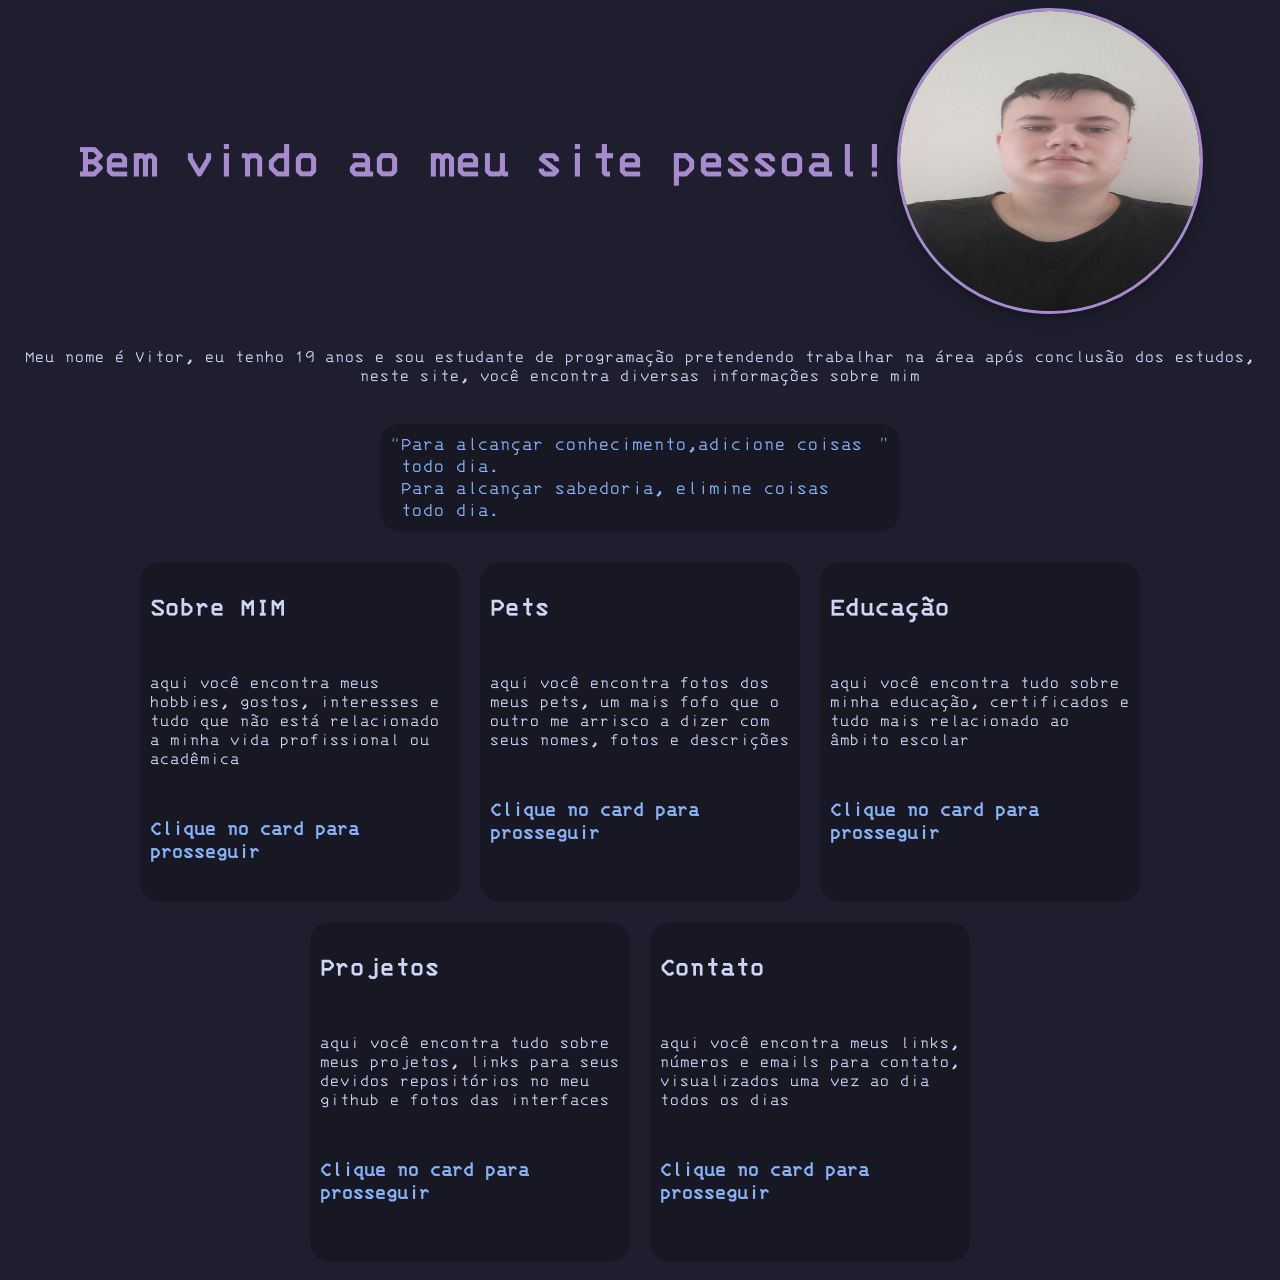
==== index.html @ 3160e194 "feito a primeira página do meu site pessoal" ====
<!doctype html>
<html lang="pt-br">

<head>
	<title>Meu Site Pessoal</title>
	<meta charset="UTF-8">
	<link href="css/style.css" rel="stylesheet">
</head>

<body>
	<header>
		<h1>Bem vindo ao meu site pessoal!</h1>
		<div class="imagem">
			<img src="/assets/Images/IMG_20260403_104349.jpg" alt="uma foto minha">
		</div><!--imagem-->
	</header>
	<div class="content">
		<section id="home">
			<p>Meu nome é Vitor, eu tenho 19 anos e sou estudante de programação pretendendo trabalhar na área
				após conclusão dos estudos, neste site, você encontra diversas informações sobre mim</p>
			<div class="container">
				<a href="modules/sobre.html#taoismo"><q>
						Para alcançar conhecimento,adicione coisas todo dia.<br>
						Para alcançar sabedoria, elimine coisas todo dia.
					</q></a>

			</div><!--container-->
		</section><!--home-->
		<div class="cards">
			<a href="modules/sobre.html">
				<section id="sobre" class="card">
					<h2>Sobre MIM</h2>
					<p>aqui você encontra meus hobbies, gostos, interesses e tudo
						que não está relacionado a minha vida profissional ou acadêmica
					</p>
					<h3>Clique no card para prosseguir</h3>
				</section><!--sobre-->
			</a>
			<a href="modules/pets.html">
				<section id="pets" class="card">
					<h2>Pets</h2>
					<p>aqui você encontra fotos dos meus pets, um mais fofo que o outro me arrisco a dizer
						com seus nomes, fotos e descrições
					</p>
					<h3>Clique no card para prosseguir</h3>
				</section><!--pets-->
			</a>
			<a href="modules/educacao.html">
				<section id="educacao" class="card">
					<h2>Educação</h2>
					<p>aqui você encontra tudo sobre minha educação, certificados e tudo mais relacionado ao
						âmbito escolar
					</p>
					<h3>Clique no card para prosseguir</h3>
				</section><!--educação-->
			</a>
			<a href="modules/projetos.html">
				<section id="projetos" class="card">
					<h2>Projetos</h2>
					<p>aqui você encontra tudo sobre meus projetos, links para seus devidos repositórios no
						meu github
						e fotos das interfaces
					</p>
					<h3>Clique no card para prosseguir</h3>
				</section><!--projetos-->
			</a>
			<a href="modules/contato.html">
				<section id="contato" class="card">
					<h2>Contato</h2>
					<p>aqui você encontra meus links, números e emails para contato, visualizados uma vez ao dia
						todos os dias</p>
					<h3>Clique no card para prosseguir</h3>
				</section>
			</a>
		</div><!--cards-->
	</div><!--content-->
</body>

</html>
---- css/style.css ----
:root {
    --background: #1e1e2e;
    --text: #cdd6f4;
    --mantle: #181825;
    --surface: #313244;
    --accent: rgba(203, 166, 247,0.8) ;
    --accent-alt: rgba(137, 180, 250,0.8);
    --links: #89b4fa;

    --transform: translateY(-5px);
    --shadow: 0 15px 25px var(--accent);
    --transition:  all 0.3s ease; 
}

@font-face {
    font-family: "NerdFont";
    src: url("/assets/fonts/3270NerdFontPropo-Regular.woff2") format("woff");
    font-weight: normal;
    font-style: normal;
    font-display: swap;
}

body {
    font-family: NerdFont;
    scroll-behavior: smooth;
    background-color: var(--background);
    font-size: 18px;
    color: var(--text);

}
header {
    display: flex;
    flex-direction: row;
    justify-content: center;
    align-items: center;
    margin-bottom: 30px;
    
    gap: 10px;
}
h1 {
    text-align: center;
    font-size: 50px;
    color: var(--accent);
}
img {
    aspect-ratio: 1 / 1 ;
    width: 300px;
    border-radius: 50%;
    border: 3px solid var(--accent);
    box-shadow: 0 5px 15px rgba(0,0,0,0.3);
}
 h3 {
    color: var(--links);
 }
a {
    text-decoration: none;
    color: var(--links);
}



.content {
    font-size: 18px;
}

section#home p {
    text-align: center;

}

.container {
    display: flex;
    align-items: flex-start;
    justify-content: center;
    gap: 20px;
}

.container a {
    text-decoration: none;
    color: var(--links);
}

.container q {
    flex: 1;
    background-color: var(--mantle);
    border-radius: 20px;
    padding: 10px;
    transition: var(--transition);
    display: flex;
    font-size: 20px;
    max-width: 500px;
    margin: 20px;
}

.container q:hover {
    transform: var(--transform);
    transition: var(--transition);
    box-shadow: var(--shadow);
}



.cards {
    display: flex;
    flex-direction: row;
    flex-wrap: wrap;
    justify-content: center;
    align-items: stretch;
}

.card {
    margin: 10px;
    padding: 10px;
    background-color: var(--mantle);
    color: var(--text);
    border-radius: 20px;
    display: flex;
    gap: 10px;
    flex-direction: column;
    width: 300px;
    min-height: 320px;
    transition: var(--transition);
}

.card:hover {
    transform: var(--transform);
    box-shadow: var(--shadow);
}
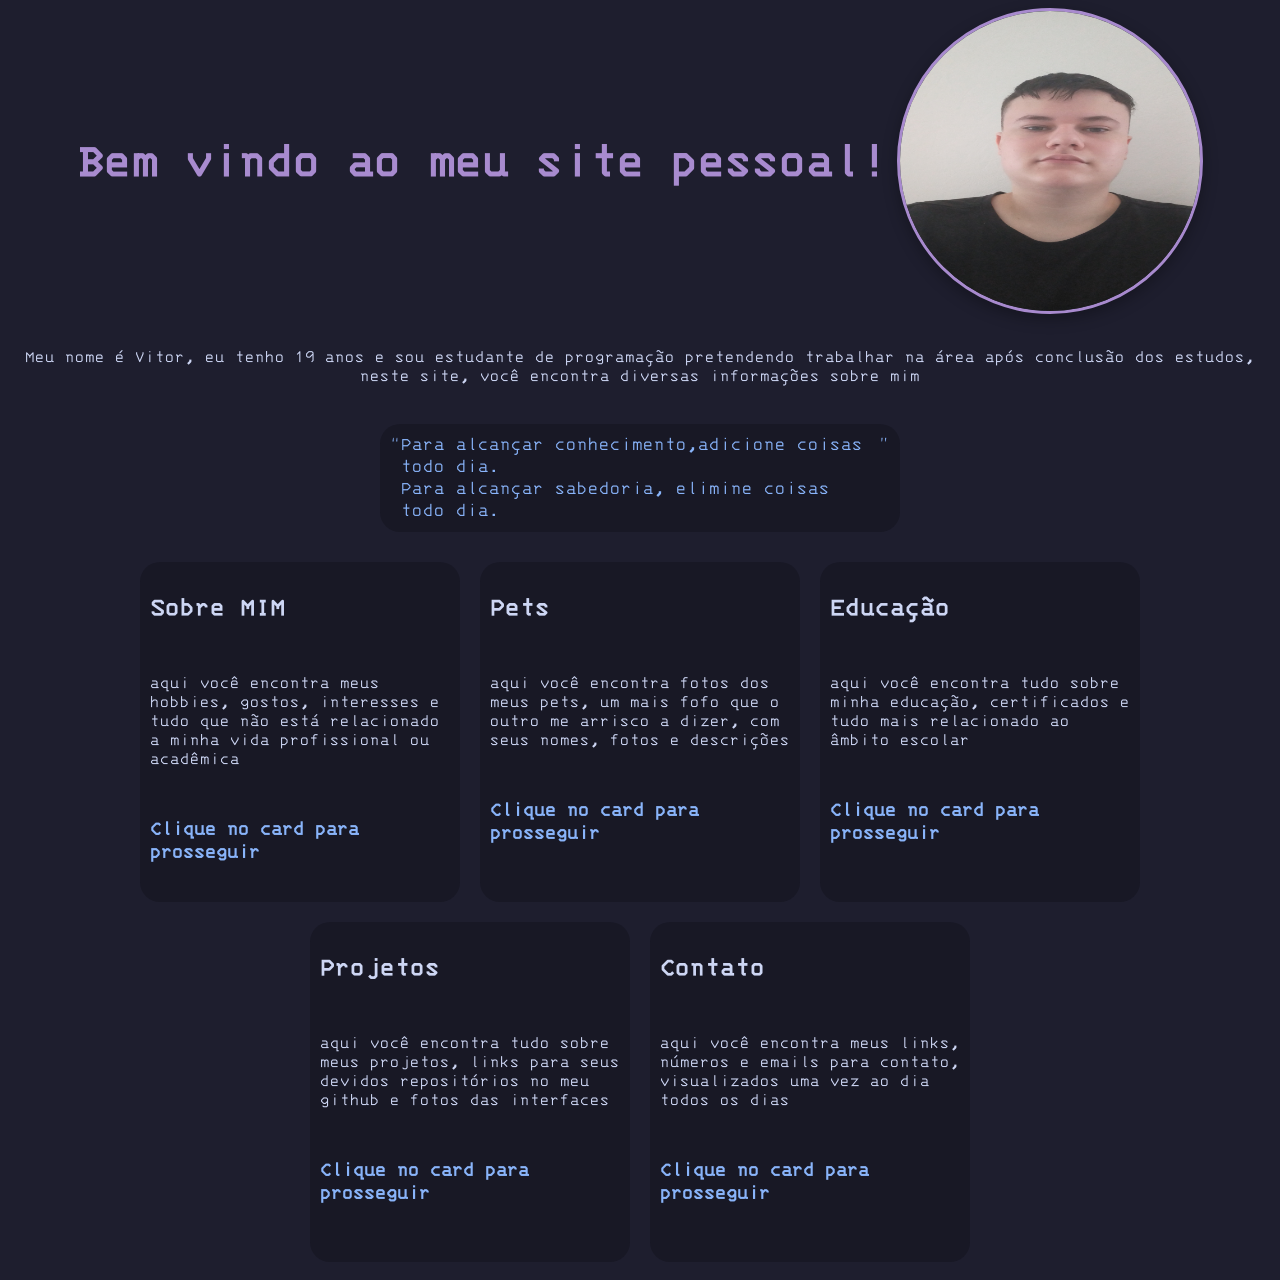
==== commit dde45fb3: "Adicionado a página sobre mim" ====
--- a/index.html
+++ b/index.html
@@ -4,6 +4,7 @@
 <head>
 	<title>Meu Site Pessoal</title>
 	<meta charset="UTF-8">
+    <meta name="viewport" content="width=device-width, initial-scale=1.0">
 	<link href="css/style.css" rel="stylesheet">
 </head>
 
@@ -19,7 +20,7 @@
 			<p>Meu nome é Vitor, eu tenho 19 anos e sou estudante de programação pretendendo trabalhar na área
 				após conclusão dos estudos, neste site, você encontra diversas informações sobre mim</p>
 			<div class="container">
-				<a href="modules/sobre.html#taoismo"><q>
+				<a href="https://www.pensador.com/frase/MTM5NTM/" target="_blank"><q>
 						Para alcançar conhecimento,adicione coisas todo dia.<br>
 						Para alcançar sabedoria, elimine coisas todo dia.
 					</q></a>
@@ -28,7 +29,7 @@
 		</section><!--home-->
 		<div class="cards">
 			<a href="modules/sobre.html">
-				<section id="sobre" class="card">
+				<section class="card">
 					<h2>Sobre MIM</h2>
 					<p>aqui você encontra meus hobbies, gostos, interesses e tudo
 						que não está relacionado a minha vida profissional ou acadêmica
@@ -37,16 +38,16 @@
 				</section><!--sobre-->
 			</a>
 			<a href="modules/pets.html">
-				<section id="pets" class="card">
+				<section class="card">
 					<h2>Pets</h2>
-					<p>aqui você encontra fotos dos meus pets, um mais fofo que o outro me arrisco a dizer
+					<p>aqui você encontra fotos dos meus pets, um mais fofo que o outro me arrisco a dizer,
 						com seus nomes, fotos e descrições
 					</p>
 					<h3>Clique no card para prosseguir</h3>
 				</section><!--pets-->
 			</a>
 			<a href="modules/educacao.html">
-				<section id="educacao" class="card">
+				<section class="card">
 					<h2>Educação</h2>
 					<p>aqui você encontra tudo sobre minha educação, certificados e tudo mais relacionado ao
 						âmbito escolar
@@ -55,7 +56,7 @@
 				</section><!--educação-->
 			</a>
 			<a href="modules/projetos.html">
-				<section id="projetos" class="card">
+				<section class="card">
 					<h2>Projetos</h2>
 					<p>aqui você encontra tudo sobre meus projetos, links para seus devidos repositórios no
 						meu github
@@ -65,7 +66,7 @@
 				</section><!--projetos-->
 			</a>
 			<a href="modules/contato.html">
-				<section id="contato" class="card">
+				<section class="card">
 					<h2>Contato</h2>
 					<p>aqui você encontra meus links, números e emails para contato, visualizados uma vez ao dia
 						todos os dias</p>
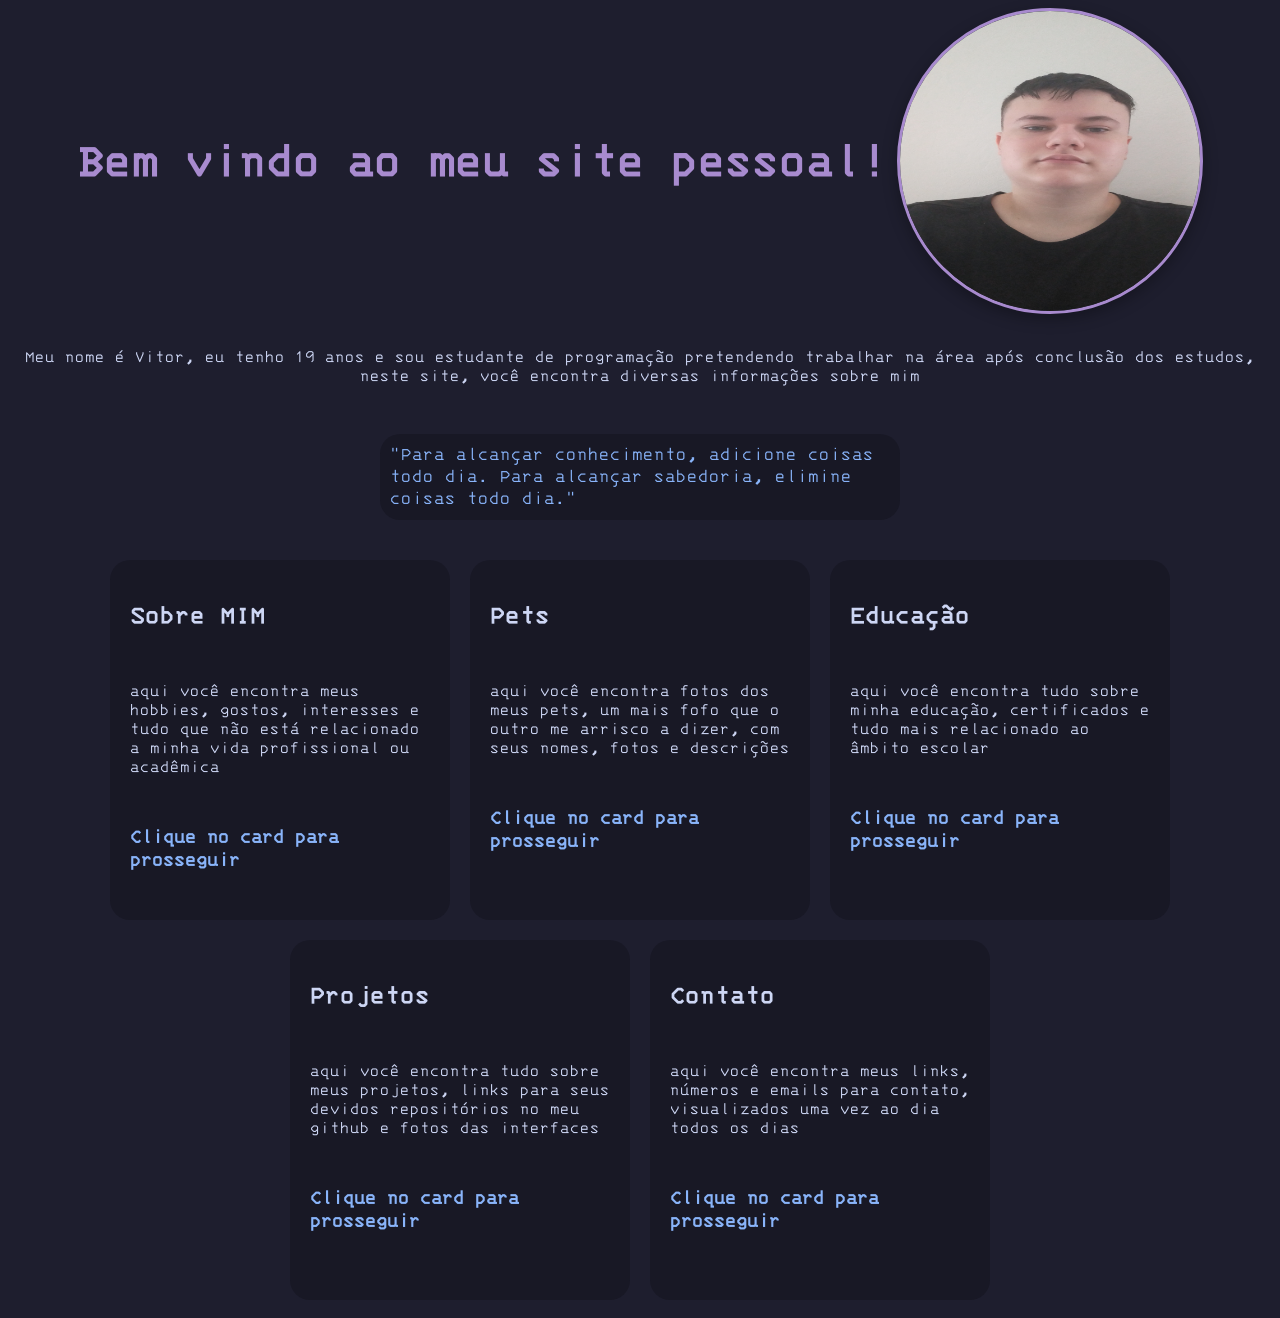
==== commit 87e923d3: "feito alguns aprimoramentos nas interfaces e no html" ====
--- a/index.html
+++ b/index.html
@@ -19,13 +19,16 @@
 		<section id="home">
 			<p>Meu nome é Vitor, eu tenho 19 anos e sou estudante de programação pretendendo trabalhar na área
 				após conclusão dos estudos, neste site, você encontra diversas informações sobre mim</p>
-			<div class="container">
-				<a href="https://www.pensador.com/frase/MTM5NTM/" target="_blank"><q>
-						Para alcançar conhecimento,adicione coisas todo dia.<br>
-						Para alcançar sabedoria, elimine coisas todo dia.
-					</q></a>
+			<div class="quote">
+				<a href="https://www.pensador.com/frase/MTM5NTM/" target="_blank" rel="noopener noreferrer">
+					<blockquote>
+						"Para alcançar conhecimento,
+						adicione coisas todo dia.
+						Para alcançar sabedoria,
+						elimine coisas todo dia."
+				</blockquote></a>
 
-			</div><!--container-->
+			</div><!--quote-->
 		</section><!--home-->
 		<div class="cards">
 			<a href="modules/sobre.html">
--- a/css/style.css
+++ b/css/style.css
@@ -68,19 +68,19 @@
 
 }
 
-.container {
+.quote {
     display: flex;
     align-items: flex-start;
     justify-content: center;
     gap: 20px;
 }
 
-.container a {
+.quote a {
     text-decoration: none;
     color: var(--links);
 }
 
-.container q {
+blockquote {
     flex: 1;
     background-color: var(--mantle);
     border-radius: 20px;
@@ -89,10 +89,10 @@
     display: flex;
     font-size: 20px;
     max-width: 500px;
-    margin: 20px;
+    margin: 30px;
 }
 
-.container q:hover {
+ blockquote:hover {
     transform: var(--transform);
     transition: var(--transition);
     box-shadow: var(--shadow);
@@ -110,7 +110,7 @@
 
 .card {
     margin: 10px;
-    padding: 10px;
+    padding: 20px;
     background-color: var(--mantle);
     color: var(--text);
     border-radius: 20px;
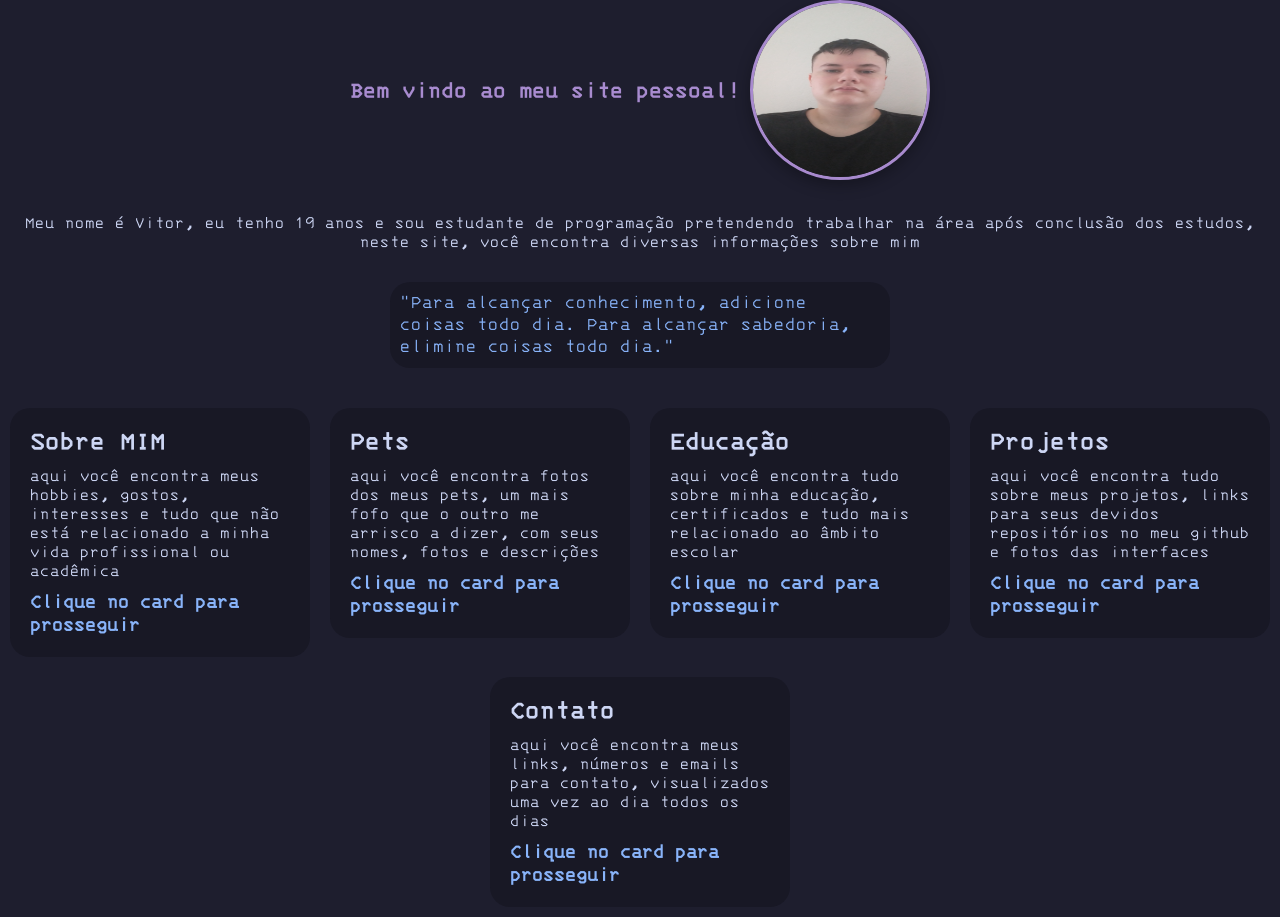
==== commit fc707a05: "Adicionado a página pets" ====
--- a/index.html
+++ b/index.html
@@ -4,7 +4,7 @@
 <head>
 	<title>Meu Site Pessoal</title>
 	<meta charset="UTF-8">
-    <meta name="viewport" content="width=device-width, initial-scale=1.0">
+	<meta name="viewport" content="width=device-width, initial-scale=1.0">
 	<link href="css/style.css" rel="stylesheet">
 </head>
 
@@ -12,13 +12,15 @@
 	<header>
 		<h1>Bem vindo ao meu site pessoal!</h1>
 		<div class="imagem">
-			<img src="/assets/Images/IMG_20260403_104349.jpg" alt="uma foto minha">
+			<img src="./assets/Images/eu.jpg" alt="uma foto minha">
 		</div><!--imagem-->
 	</header>
 	<div class="content">
 		<section id="home">
-			<p>Meu nome é Vitor, eu tenho 19 anos e sou estudante de programação pretendendo trabalhar na área
-				após conclusão dos estudos, neste site, você encontra diversas informações sobre mim</p>
+			<p>
+				Meu nome é Vitor, eu tenho 19 anos e sou estudante de programação pretendendo trabalhar na área
+				após conclusão dos estudos, neste site, você encontra diversas informações sobre mim
+			</p>
 			<div class="quote">
 				<a href="https://www.pensador.com/frase/MTM5NTM/" target="_blank" rel="noopener noreferrer">
 					<blockquote>
@@ -26,7 +28,8 @@
 						adicione coisas todo dia.
 						Para alcançar sabedoria,
 						elimine coisas todo dia."
-				</blockquote></a>
+					</blockquote>
+				</a>
 
 			</div><!--quote-->
 		</section><!--home-->
--- a/css/style.css
+++ b/css/style.css
@@ -14,12 +14,17 @@
 
 @font-face {
     font-family: "NerdFont";
-    src: url("/assets/fonts/3270NerdFontPropo-Regular.woff2") format("woff");
+    src: url("../assets/fonts/3270NerdFontPropo-Regular.woff2") format("woff");
     font-weight: normal;
     font-style: normal;
     font-display: swap;
 }
 
+* {
+    box-sizing: border-box;
+    margin: 0;
+    padding: 0;
+}
 body {
     font-family: NerdFont;
     scroll-behavior: smooth;
@@ -39,15 +44,22 @@
 }
 h1 {
     text-align: center;
-    font-size: 50px;
+    font-size: 1.5rem;
+    word-wrap: break-word;
     color: var(--accent);
 }
 img {
-    aspect-ratio: 1 / 1 ;
-    width: 300px;
-    border-radius: 50%;
+    max-width: 100%;
+    max-height: 300px;
     border: 3px solid var(--accent);
     box-shadow: 0 5px 15px rgba(0,0,0,0.3);
+    border-radius: 20px;
+    aspect-ratio: 1 / 1 ;
+}
+.imagem img {
+    border-radius: 50%;
+    width: 20vh;
+
 }
  h3 {
     color: var(--links);
@@ -107,7 +119,6 @@
     justify-content: center;
     align-items: stretch;
 }
-
 .card {
     margin: 10px;
     padding: 20px;
@@ -118,7 +129,6 @@
     gap: 10px;
     flex-direction: column;
     width: 300px;
-    min-height: 320px;
     transition: var(--transition);
 }
 
